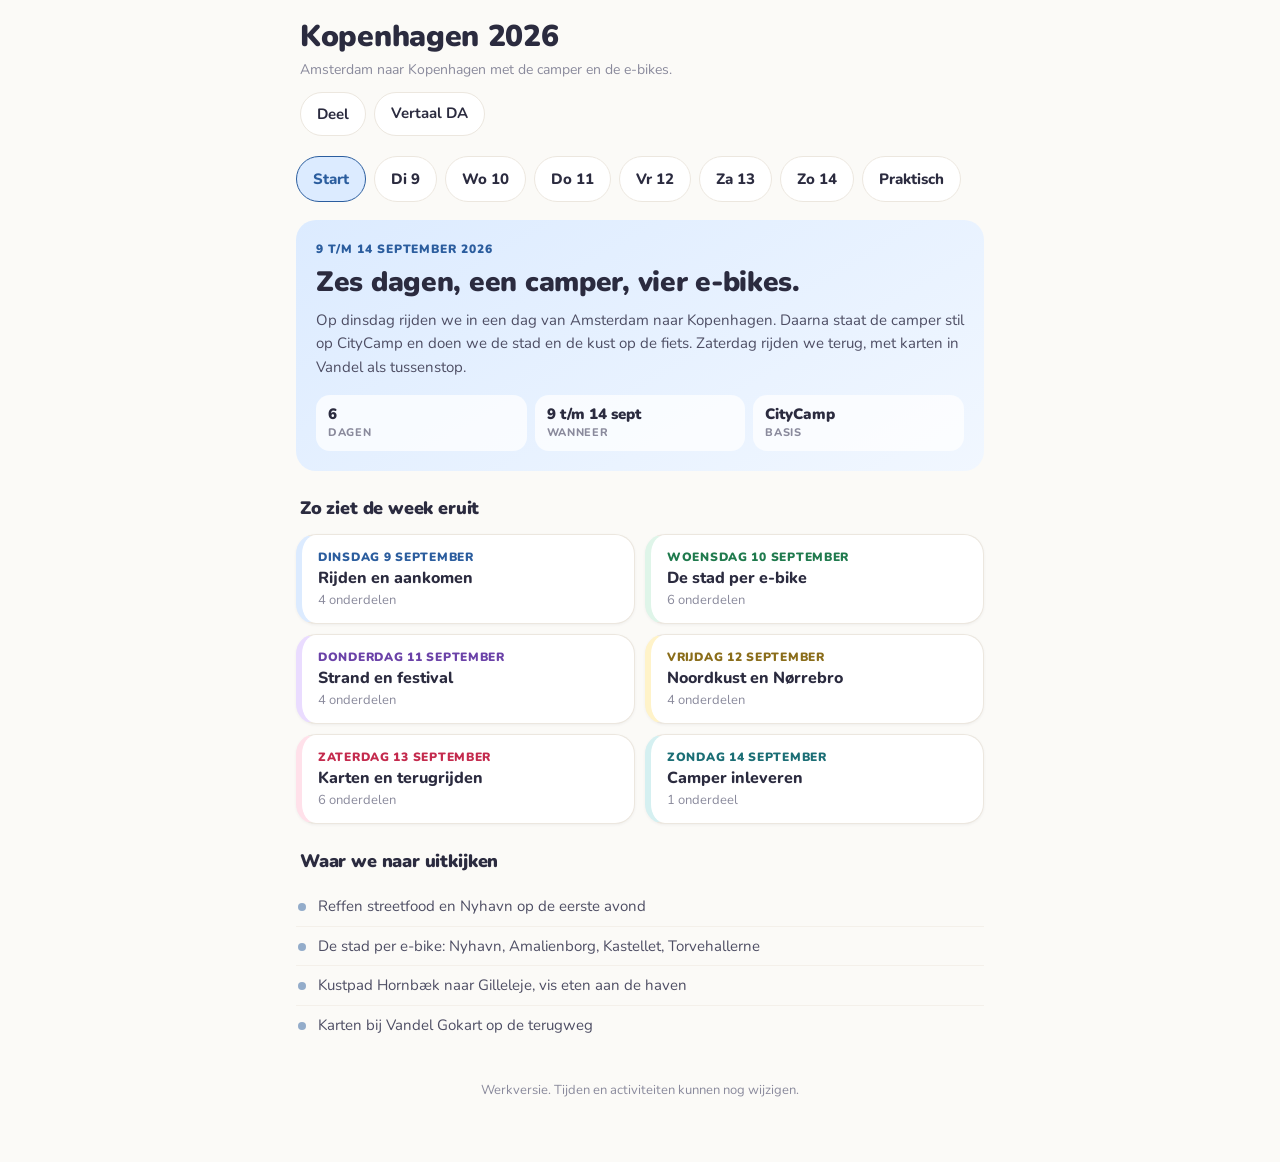
==== kopenhagen2026/site/index.html @ 675fa3ab "Kopenhagen 2026: losse mobiele reissite voor de campertrip Nieuwe, op zichzelf staande site in kopen" ====
<!DOCTYPE html>
<html lang="nl">
<head>
  <meta charset="UTF-8">
  <meta name="viewport" content="width=device-width, initial-scale=1.0">
  <meta name="description" content="Campertrip Amsterdam naar Kopenhagen, 9 t/m 14 september 2026. Programma per dag, routes en praktische info.">
  <title>Kopenhagen 2026</title>

  <link rel="icon" href="img/icon.svg" type="image/svg+xml">
  <link rel="icon" href="img/icon-192.png" type="image/png" sizes="192x192">
  <link rel="apple-touch-icon" href="img/icon-180.png">
  <link rel="manifest" href="manifest.webmanifest">
  <meta name="theme-color" content="#DCEBFF">
  <meta name="apple-mobile-web-app-title" content="Kopenhagen 2026">

  <link rel="preconnect" href="https://fonts.googleapis.com">
  <link rel="preconnect" href="https://fonts.gstatic.com" crossorigin>
  <link href="https://fonts.googleapis.com/css2?family=Nunito:wght@400;600;700;800;900&display=swap" rel="stylesheet">
  <link rel="preload" href="data/reis.json" as="fetch" crossorigin>
  <link rel="stylesheet" href="css/style.css">
</head>
<body>
  <div class="app">

    <header class="header">
      <div class="header-titles">
        <h1 id="site-title">Kopenhagen</h1>
        <p class="subtitle" id="site-subtitle"></p>
      </div>
      <div class="header-actions">
        <button class="pill" id="share-btn" type="button">Deel</button>
        <a class="pill" href="https://translate.google.com/?sl=nl&amp;tl=da&amp;op=translate" target="_blank" rel="noopener">Vertaal DA</a>
      </div>
    </header>

    <nav class="daynav" id="daynav" aria-label="Onderdelen"></nav>

    <main id="main">
      <p class="loading">Programma laden…</p>
    </main>

    <footer class="footer">
      <p id="footer-status"></p>
    </footer>

  </div>

  <script type="module" src="js/app.js"></script>
</body>
</html>
---- kopenhagen2026/site/css/style.css ----
/* Kopenhagen 2026 - mobile-first, ontworpen op 390px breed. */

:root {
  --ink: #2B2B3F;
  --ink-soft: #4E4E64;
  --ink-mute: #8A8A9C;
  --bg: #FBFAF7;
  --card: #FFFFFF;
  --line: #ECE7DF;
  --line-soft: #F4F0EA;
  --radius: 20px;
  --shadow: 0 1px 3px rgba(43, 43, 63, 0.06);

  /* standaard accent, wordt per view overschreven via [data-accent] */
  --accent: #DCEBFF;
  --accent-deep: #2B5D9E;
  --accent-soft: #F0F7FF;
}

/* Een dag een andere kleur geven? Zet het accent in reis.json en voeg
   hier één regel toe. Alle chips, balken en kaders volgen automatisch. */
[data-accent="sky"]   { --accent: #DCEBFF; --accent-deep: #2B5D9E; --accent-soft: #F1F7FF; }
[data-accent="mint"]  { --accent: #DFF5E9; --accent-deep: #1F7A4D; --accent-soft: #F2FBF6; }
[data-accent="lilac"] { --accent: #EADCFF; --accent-deep: #6B42A8; --accent-soft: #F8F3FF; }
[data-accent="sand"]  { --accent: #FFF3C9; --accent-deep: #8A6D1A; --accent-soft: #FFFBEC; }
[data-accent="pink"]  { --accent: #FFE1EA; --accent-deep: #C42A4D; --accent-soft: #FFF4F7; }
[data-accent="sea"]   { --accent: #D5F0F1; --accent-deep: #1B6E75; --accent-soft: #F0FBFB; }

* { box-sizing: border-box; }

html { scroll-behavior: smooth; }

body {
  margin: 0;
  font-family: 'Nunito', system-ui, -apple-system, 'Segoe UI', sans-serif;
  font-size: 16px;
  line-height: 1.5;
  color: var(--ink);
  background: var(--bg);
  -webkit-font-smoothing: antialiased;
}

.app {
  max-width: 720px;
  margin: 0 auto;
  padding: 0 16px 40px;
}

#main { min-height: 80vh; }

.ic {
  width: 15px;
  height: 15px;
  flex-shrink: 0;
}

.loading {
  padding: 40px 16px;
  text-align: center;
  color: var(--ink-mute);
}

/* ---------- Header ---------- */

.header { padding: 20px 4px 10px; }

.header h1 {
  margin: 0;
  font-size: 26px;
  font-weight: 900;
  line-height: 1.15;
  letter-spacing: -0.01em;
}

.subtitle {
  margin: 4px 0 0;
  font-size: 14px;
  color: var(--ink-mute);
}

.header-actions {
  display: flex;
  gap: 8px;
  margin-top: 12px;
}

.pill {
  display: inline-flex;
  align-items: center;
  min-height: 44px;
  padding: 8px 16px;
  border: 1px solid var(--line);
  border-radius: 999px;
  background: var(--card);
  font-family: inherit;
  font-size: 15px;
  font-weight: 700;
  color: var(--ink);
  text-decoration: none;
  white-space: nowrap;
  cursor: pointer;
}

/* ---------- Navigatie ---------- */

.daynav {
  position: sticky;
  top: 0;
  z-index: 10;
  display: flex;
  gap: 8px;
  padding: 10px 16px;
  margin: 0 -16px 8px;
  background: rgba(251, 250, 247, 0.94);
  backdrop-filter: blur(8px);
  -webkit-backdrop-filter: blur(8px);
  overflow-x: auto;
  scrollbar-width: none;
}
.daynav::-webkit-scrollbar { display: none; }

.daytab {
  flex: 0 0 auto;
  min-height: 46px;
  padding: 8px 16px;
  border: 1px solid var(--line);
  border-radius: 999px;
  background: var(--card);
  font-family: inherit;
  font-size: 15px;
  font-weight: 800;
  color: var(--ink);
  white-space: nowrap;
  cursor: pointer;
}

.daytab.active {
  background: var(--accent);
  border-color: var(--accent-deep);
  color: var(--accent-deep);
}

.daytab.is-today::after {
  content: '';
  display: inline-block;
  width: 6px;
  height: 6px;
  margin-left: 7px;
  border-radius: 999px;
  background: var(--ink);
  vertical-align: middle;
}

/* ---------- Views ---------- */

.view[hidden] { display: none; }

.view-head { padding: 12px 4px 14px; }

.view-head h2 {
  margin: 0;
  font-size: 24px;
  font-weight: 900;
  letter-spacing: -0.01em;
}

.view-date {
  font-size: 16px;
  font-weight: 700;
  color: var(--ink-mute);
}

.accent-bar {
  display: block;
  width: 44px;
  height: 5px;
  margin-top: 8px;
  border-radius: 999px;
  background: var(--accent);
}

.view-sub {
  margin: 8px 0 0;
  font-size: 15px;
  font-weight: 700;
  color: var(--ink-soft);
}

.view-intro {
  margin: 6px 0 0;
  font-size: 15px;
  line-height: 1.55;
  color: var(--ink-mute);
}

.section-title {
  margin: 24px 4px 12px;
  font-size: 18px;
  font-weight: 900;
  letter-spacing: -0.01em;
}

/* ---------- Home ---------- */

.hero {
  padding: 20px;
  border-radius: var(--radius);
  background: linear-gradient(150deg, var(--accent), var(--accent-soft));
}

.hero-dates {
  margin: 0;
  font-size: 12px;
  font-weight: 900;
  letter-spacing: 0.08em;
  text-transform: uppercase;
  color: var(--accent-deep);
}

.hero h2 {
  margin: 8px 0 0;
  font-size: 24px;
  font-weight: 900;
  line-height: 1.2;
  letter-spacing: -0.01em;
}

.hero-intro {
  margin: 10px 0 0;
  font-size: 15px;
  line-height: 1.55;
  color: var(--ink-soft);
}

.stats {
  display: flex;
  gap: 8px;
  margin-top: 16px;
}

.stat {
  flex: 1;
  display: flex;
  flex-direction: column;
  gap: 2px;
  padding: 10px 12px;
  border-radius: 14px;
  background: rgba(255, 255, 255, 0.75);
}

.stat-value {
  font-size: 15px;
  font-weight: 900;
  line-height: 1.2;
}

.stat-label {
  margin-top: auto;
  font-size: 11px;
  font-weight: 800;
  letter-spacing: 0.06em;
  text-transform: uppercase;
  color: var(--ink-mute);
}

.daylist {
  display: flex;
  flex-direction: column;
  gap: 10px;
}

.daycard {
  display: flex;
  flex-direction: column;
  align-items: flex-start;
  gap: 2px;
  width: 100%;
  min-height: 44px;
  padding: 14px 16px;
  border: 1px solid var(--line);
  border-left: 6px solid var(--accent);
  border-radius: var(--radius);
  background: var(--card);
  box-shadow: var(--shadow);
  font-family: inherit;
  text-align: left;
  cursor: pointer;
}
.daycard:active { transform: scale(0.99); }

.daycard-date {
  font-size: 12px;
  font-weight: 900;
  letter-spacing: 0.06em;
  text-transform: uppercase;
  color: var(--accent-deep);
}

.daycard-title {
  font-size: 16px;
  font-weight: 800;
  color: var(--ink);
}

.daycard-count {
  font-size: 13px;
  color: var(--ink-mute);
}

.highlights {
  margin: 0;
  padding: 0;
  list-style: none;
}

.highlights li {
  position: relative;
  padding: 8px 0 8px 22px;
  border-bottom: 1px solid var(--line-soft);
  font-size: 15px;
  color: var(--ink-soft);
}
.highlights li:last-child { border-bottom: none; }
.highlights li::before {
  content: '';
  position: absolute;
  left: 2px;
  top: 16px;
  width: 8px;
  height: 8px;
  border-radius: 999px;
  background: var(--accent-deep);
  opacity: 0.5;
}

/* ---------- Kaarten ---------- */

.card {
  padding: 14px 16px;
  margin-bottom: 10px;
  border: 1px solid var(--line);
  border-radius: var(--radius);
  background: var(--card);
  box-shadow: var(--shadow);
}

.card-top {
  display: flex;
  align-items: flex-start;
  gap: 12px;
}

.time-chip {
  flex-shrink: 0;
  display: inline-flex;
  align-items: center;
  justify-content: center;
  min-width: 66px;
  padding: 5px 10px;
  border-radius: 999px;
  background: var(--accent);
  color: var(--accent-deep);
  font-size: 13px;
  font-weight: 800;
  font-variant-numeric: tabular-nums;
  white-space: nowrap;
}

.card h3 {
  margin: 3px 0 0;
  font-size: 16px;
  font-weight: 800;
  line-height: 1.3;
}

.card .desc {
  margin: 8px 0 0;
  font-size: 15px;
  color: var(--ink-soft);
}

.card .address {
  margin: 4px 0 0;
  font-size: 13px;
  color: var(--ink-mute);
}

.check {
  margin: 10px 0 0;
  padding: 10px 14px;
  border-radius: 14px;
  background: #FFF9E3;
  color: #7A5F12;
  font-size: 14px;
  line-height: 1.5;
}
.check strong { font-weight: 800; }

/* ---------- Praktisch-rijen ---------- */

.rows {
  margin: 12px 0 0;
  padding: 0;
}

.row {
  display: flex;
  gap: 12px;
  padding: 7px 0;
  border-bottom: 1px solid var(--line-soft);
}
.row:last-child { border-bottom: none; }

.row dt {
  flex: 0 0 38%;
  font-size: 14px;
  color: var(--ink-mute);
}

.row dd {
  min-width: 0;
  margin: 0;
  overflow-wrap: anywhere;
  font-size: 14px;
  font-weight: 700;
  color: var(--ink);
}
.row dd a {
  display: inline-flex;
  align-items: center;
  min-height: 44px;
  color: var(--ink);
  text-decoration-color: var(--ink-mute);
  text-underline-offset: 3px;
}

/* ---------- Routekaart ---------- */

.routecard {
  padding: 16px;
  margin-bottom: 12px;
  border: 1px solid var(--line);
  border-radius: var(--radius);
  background: var(--accent-soft);
}

.route-label {
  margin: 0;
  font-size: 11px;
  font-weight: 900;
  letter-spacing: 0.08em;
  text-transform: uppercase;
  color: var(--accent-deep);
}

.routecard h3 {
  margin: 4px 0 0;
  font-size: 16px;
  font-weight: 800;
}

.route-summary {
  margin: 4px 0 0;
  font-size: 14px;
  color: var(--ink-soft);
}

.route-empty {
  display: flex;
  flex-direction: column;
  align-items: center;
  justify-content: center;
  gap: 6px;
  aspect-ratio: 16 / 10;
  margin-top: 12px;
  padding: 16px;
  border: 2px dashed rgba(43, 43, 63, 0.18);
  border-radius: 14px;
  text-align: center;
}

.route-empty span {
  font-size: 15px;
  font-weight: 800;
  color: var(--ink-mute);
}

.route-empty small {
  font-size: 12px;
  line-height: 1.5;
  color: var(--ink-mute);
  opacity: 0.85;
}

.route-empty code {
  font-family: ui-monospace, SFMono-Regular, Menlo, monospace;
  font-size: 11px;
}

.route-embed {
  aspect-ratio: 16 / 10;
  margin-top: 12px;
  border-radius: 14px;
  overflow: hidden;
  background: var(--card);
}
.route-embed iframe {
  display: block;
  width: 100%;
  height: 100%;
  border: 0;
}

/* ---------- Knoppen ---------- */

.btnrow {
  display: flex;
  flex-wrap: wrap;
  gap: 8px;
  margin-top: 12px;
}
.btnrow:empty { display: none; }

.btn {
  display: inline-flex;
  align-items: center;
  justify-content: center;
  gap: 6px;
  min-height: 44px;
  padding: 8px 15px;
  border: 1px solid var(--line);
  border-radius: 999px;
  background: var(--card);
  font-family: inherit;
  font-size: 14px;
  font-weight: 700;
  color: var(--ink);
  text-decoration: none;
  cursor: pointer;
}
.btn:active { transform: scale(0.97); }

.btn-maps {
  background: var(--accent);
  border-color: var(--accent);
  color: var(--accent-deep);
}

.btn-social {
  font-size: 13px;
  background: var(--bg);
  color: var(--ink-soft);
}

/* leeg linkslot: wel zichtbaar, niet klikbaar */
.btn-slot {
  min-height: 38px;
  padding: 6px 13px;
  font-size: 12px;
  border-style: dashed;
  border-color: rgba(43, 43, 63, 0.16);
  background: transparent;
  color: var(--ink-mute);
  opacity: 0.7;
  cursor: default;
}
.btn-slot:active { transform: none; }

/* ---------- Footer ---------- */

.footer {
  padding: 24px 4px 8px;
  text-align: center;
  font-size: 13px;
  color: var(--ink-mute);
}

/* ---------- Groter scherm ---------- */

@media (min-width: 480px) {
  .header h1 { font-size: 30px; }
  .hero h2 { font-size: 28px; }
}

@media (min-width: 720px) {
  .daylist {
    display: grid;
    grid-template-columns: 1fr 1fr;
  }
}

@media (prefers-reduced-motion: reduce) {
  html { scroll-behavior: auto; }
  .btn:active, .daycard:active { transform: none; }
}
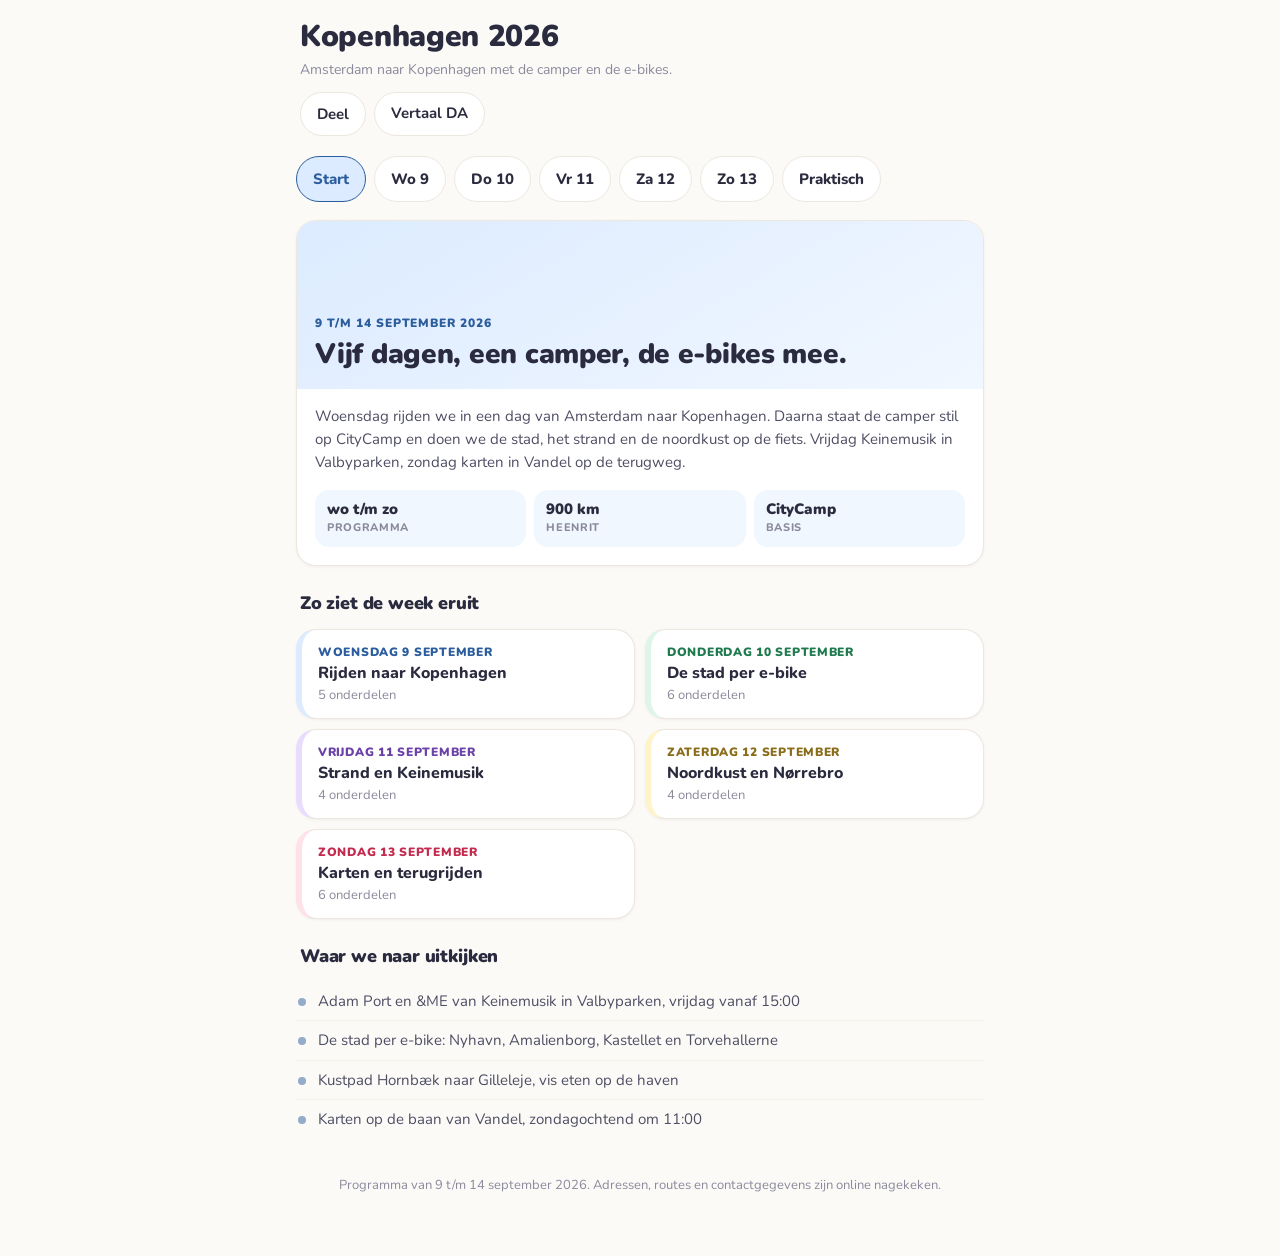
==== commit 485881ff: "Visuele ronde: beeld, foto-hero, sterkere dagkleur en colofon De renderlaag en de opmaak zijn klaar " ====
--- a/kopenhagen2026/site/index.html
+++ b/kopenhagen2026/site/index.html
@@ -41,6 +41,7 @@
 
     <footer class="footer">
       <p id="footer-status"></p>
+      <div id="colofon"></div>
     </footer>
 
   </div>
--- a/kopenhagen2026/site/css/style.css
+++ b/kopenhagen2026/site/css/style.css
@@ -155,6 +155,14 @@
 
 .view[hidden] { display: none; }
 
+/* De dagkleur loopt door de hele dagpagina: een zachte tint achter de
+   content, de titel in de accentkleur en gekleurde tijdlabels. */
+.day-view {
+  padding: 4px 16px 8px;
+  margin: 0 -16px;
+  background: linear-gradient(to bottom, var(--accent-soft) 0, rgba(251, 250, 247, 0) 340px);
+}
+
 .view-head { padding: 12px 4px 14px; }
 
 .view-head h2 {
@@ -163,6 +171,9 @@
   font-weight: 900;
   letter-spacing: -0.01em;
 }
+
+.day-view .view-head h2 { color: var(--accent-deep); }
+.day-view .view-date { color: var(--accent-deep); opacity: 0.6; }
 
 .view-date {
   font-size: 16px;
@@ -176,7 +187,7 @@
   height: 5px;
   margin-top: 8px;
   border-radius: 999px;
-  background: var(--accent);
+  background: var(--accent-deep);
 }
 
 .view-sub {
@@ -187,7 +198,7 @@
 }
 
 .view-intro {
-  margin: 6px 0 0;
+  margin: 0 4px 14px;
   font-size: 15px;
   line-height: 1.55;
   color: var(--ink-mute);
@@ -203,9 +214,40 @@
 /* ---------- Home ---------- */
 
 .hero {
-  padding: 20px;
+  overflow: hidden;
   border-radius: var(--radius);
+  background: var(--card);
+  border: 1px solid var(--line);
+  box-shadow: var(--shadow);
+}
+
+.hero-media {
+  position: relative;
   background: linear-gradient(150deg, var(--accent), var(--accent-soft));
+}
+
+.hero-media .media {
+  border-radius: 0;
+  aspect-ratio: 4 / 3;
+}
+
+/* donkere sluier onderaan zodat de tekst op elke foto leesbaar blijft */
+.hero-media::after {
+  content: '';
+  position: absolute;
+  inset: 0;
+  background: linear-gradient(to top, rgba(20, 20, 32, 0.82) 0%, rgba(20, 20, 32, 0.45) 38%, rgba(20, 20, 32, 0) 68%);
+  pointer-events: none;
+}
+
+.hero-overlay {
+  position: absolute;
+  right: 0;
+  bottom: 0;
+  left: 0;
+  z-index: 1;
+  padding: 20px 18px 18px;
+  color: #fff;
 }
 
 .hero-dates {
@@ -214,19 +256,32 @@
   font-weight: 900;
   letter-spacing: 0.08em;
   text-transform: uppercase;
-  color: var(--accent-deep);
-}
-
-.hero h2 {
-  margin: 8px 0 0;
-  font-size: 24px;
+  opacity: 0.9;
+}
+
+.hero-overlay h2 {
+  margin: 6px 0 0;
+  font-size: 26px;
   font-weight: 900;
-  line-height: 1.2;
+  line-height: 1.15;
   letter-spacing: -0.01em;
-}
+  text-wrap: balance;
+}
+
+/* geen foto beschikbaar: sluier weg, tekst terug naar donker op de pastel */
+.hero-media.no-media {
+  min-height: 168px;
+  display: flex;
+  align-items: flex-end;
+}
+.hero-media.no-media::after { display: none; }
+.hero-media.no-media .hero-overlay { position: static; color: var(--ink); width: 100%; }
+.hero-media.no-media .hero-dates { color: var(--accent-deep); opacity: 1; }
+
+.hero-body { padding: 16px 18px 18px; }
 
 .hero-intro {
-  margin: 10px 0 0;
+  margin: 0;
   font-size: 15px;
   line-height: 1.55;
   color: var(--ink-soft);
@@ -245,7 +300,7 @@
   gap: 2px;
   padding: 10px 12px;
   border-radius: 14px;
-  background: rgba(255, 255, 255, 0.75);
+  background: var(--accent-soft);
 }
 
 .stat-value {
@@ -333,6 +388,32 @@
   opacity: 0.5;
 }
 
+/* ---------- Beeld ---------- */
+
+.media {
+  display: block;
+  width: 100%;
+  overflow: hidden;
+  border-radius: 14px;
+  background: var(--accent-soft);
+}
+
+.media img {
+  display: block;
+  width: 100%;
+  height: 100%;
+  object-fit: cover;
+}
+
+/* vaste verhoudingen, zodat een rij kaarten rustig oogt */
+.media-card { aspect-ratio: 3 / 2; margin-bottom: 12px; }
+.media-hero { aspect-ratio: 16 / 9; }
+
+.day-view > .media-hero {
+  margin: 2px 0 14px;
+  border-radius: var(--radius);
+}
+
 /* ---------- Kaarten ---------- */
 
 .card {
@@ -358,8 +439,8 @@
   min-width: 66px;
   padding: 5px 10px;
   border-radius: 999px;
-  background: var(--accent);
-  color: var(--accent-deep);
+  background: var(--accent-deep);
+  color: #fff;
   font-size: 13px;
   font-weight: 800;
   font-variant-numeric: tabular-nums;
@@ -385,16 +466,78 @@
   color: var(--ink-mute);
 }
 
+.warn {
+  margin: 10px 0 0;
+  padding: 10px 14px;
+  border-radius: 14px;
+  background: #FFF3C9;
+  color: #7A5F12;
+  font-size: 14px;
+  line-height: 1.5;
+}
+.warn strong { font-weight: 800; }
+
+.outro {
+  margin: 14px 0 0;
+  padding: 14px 16px;
+  border: 1px dashed rgba(43, 43, 63, 0.2);
+  border-radius: var(--radius);
+  font-size: 14px;
+  font-weight: 700;
+  color: var(--ink-soft);
+}
+
 .check {
   margin: 10px 0 0;
   padding: 10px 14px;
   border-radius: 14px;
-  background: #FFF9E3;
-  color: #7A5F12;
+  background: var(--bg);
+  color: var(--ink-mute);
   font-size: 14px;
   line-height: 1.5;
 }
 .check strong { font-weight: 800; }
+
+/* ---------- Eetplekken binnen een kaart ---------- */
+
+.places {
+  display: flex;
+  flex-direction: column;
+  gap: 8px;
+  margin-top: 12px;
+}
+
+.place {
+  padding: 12px 14px;
+  border: 1px solid var(--line);
+  border-radius: 14px;
+  background: var(--bg);
+}
+
+.place-role {
+  margin: 0;
+  font-size: 11px;
+  font-weight: 900;
+  letter-spacing: 0.08em;
+  text-transform: uppercase;
+  color: var(--accent-deep);
+}
+
+.place h4 {
+  margin: 2px 0 0;
+  font-size: 15px;
+  font-weight: 800;
+}
+
+.place-desc {
+  margin: 5px 0 0;
+  font-size: 14px;
+  color: var(--ink-soft);
+}
+
+.place .address { margin-top: 4px; }
+.place .btnrow { margin-top: 10px; }
+.place .btn { background: var(--card); }
 
 /* ---------- Praktisch-rijen ---------- */
 
@@ -444,6 +587,56 @@
   background: var(--accent-soft);
 }
 
+.route-head {
+  display: flex;
+  align-items: center;
+  justify-content: space-between;
+  gap: 10px;
+}
+
+.route-mode {
+  flex-shrink: 0;
+  padding: 3px 11px;
+  border-radius: 999px;
+  background: var(--card);
+  color: var(--accent-deep);
+  font-size: 12px;
+  font-weight: 800;
+}
+
+.route-via {
+  display: flex;
+  flex-wrap: wrap;
+  align-items: center;
+  gap: 6px 15px;
+  margin: 12px 0 0;
+  padding: 0;
+  list-style: none;
+}
+
+.route-via li {
+  position: relative;
+  padding: 4px 11px;
+  border-radius: 999px;
+  background: var(--card);
+  font-size: 13px;
+  font-weight: 700;
+  color: var(--ink-soft);
+}
+
+.route-via li + li::before {
+  content: '';
+  position: absolute;
+  left: -11px;
+  top: 50%;
+  width: 5px;
+  height: 5px;
+  margin-top: -3px;
+  border-right: 1.5px solid var(--ink-mute);
+  border-top: 1.5px solid var(--ink-mute);
+  transform: rotate(45deg);
+}
+
 .route-label {
   margin: 0;
   font-size: 11px;
@@ -463,38 +656,6 @@
   margin: 4px 0 0;
   font-size: 14px;
   color: var(--ink-soft);
-}
-
-.route-empty {
-  display: flex;
-  flex-direction: column;
-  align-items: center;
-  justify-content: center;
-  gap: 6px;
-  aspect-ratio: 16 / 10;
-  margin-top: 12px;
-  padding: 16px;
-  border: 2px dashed rgba(43, 43, 63, 0.18);
-  border-radius: 14px;
-  text-align: center;
-}
-
-.route-empty span {
-  font-size: 15px;
-  font-weight: 800;
-  color: var(--ink-mute);
-}
-
-.route-empty small {
-  font-size: 12px;
-  line-height: 1.5;
-  color: var(--ink-mute);
-  opacity: 0.85;
-}
-
-.route-empty code {
-  font-family: ui-monospace, SFMono-Regular, Menlo, monospace;
-  font-size: 11px;
 }
 
 .route-embed {
@@ -552,19 +713,69 @@
   color: var(--ink-soft);
 }
 
-/* leeg linkslot: wel zichtbaar, niet klikbaar */
-.btn-slot {
-  min-height: 38px;
-  padding: 6px 13px;
-  font-size: 12px;
-  border-style: dashed;
-  border-color: rgba(43, 43, 63, 0.16);
-  background: transparent;
-  color: var(--ink-mute);
-  opacity: 0.7;
-  cursor: default;
-}
-.btn-slot:active { transform: none; }
+/* ---------- Colofon met de fotocredits ---------- */
+
+.colofon {
+  margin-top: 14px;
+  padding: 0 4px;
+  text-align: left;
+}
+
+.colofon summary {
+  display: inline-flex;
+  align-items: center;
+  min-height: 44px;
+  font-size: 13px;
+  font-weight: 800;
+  color: var(--ink-soft);
+  cursor: pointer;
+  list-style: none;
+}
+.colofon summary::-webkit-details-marker { display: none; }
+.colofon summary::before {
+  content: '';
+  display: inline-block;
+  width: 7px;
+  height: 7px;
+  margin-right: 9px;
+  border-right: 2px solid var(--ink-mute);
+  border-bottom: 2px solid var(--ink-mute);
+  transform: rotate(-45deg);
+  transition: transform 0.15s;
+}
+.colofon[open] summary::before { transform: rotate(45deg); }
+
+.colofon-intro {
+  margin: 0 0 8px;
+  font-size: 13px;
+  color: var(--ink-mute);
+}
+
+.colofon-body ul {
+  margin: 0;
+  padding: 0;
+  list-style: none;
+}
+
+.colofon-body li {
+  display: flex;
+  flex-wrap: wrap;
+  gap: 2px 8px;
+  padding: 7px 0;
+  border-bottom: 1px solid var(--line-soft);
+  font-size: 13px;
+}
+.colofon-body li:last-child { border-bottom: none; }
+
+.colofon-subject {
+  flex: 1 0 100%;
+  font-weight: 700;
+  color: var(--ink);
+}
+
+.colofon-meta { color: var(--ink-mute); }
+
+.colofon-body a { color: var(--ink-soft); }
 
 /* ---------- Footer ---------- */
 
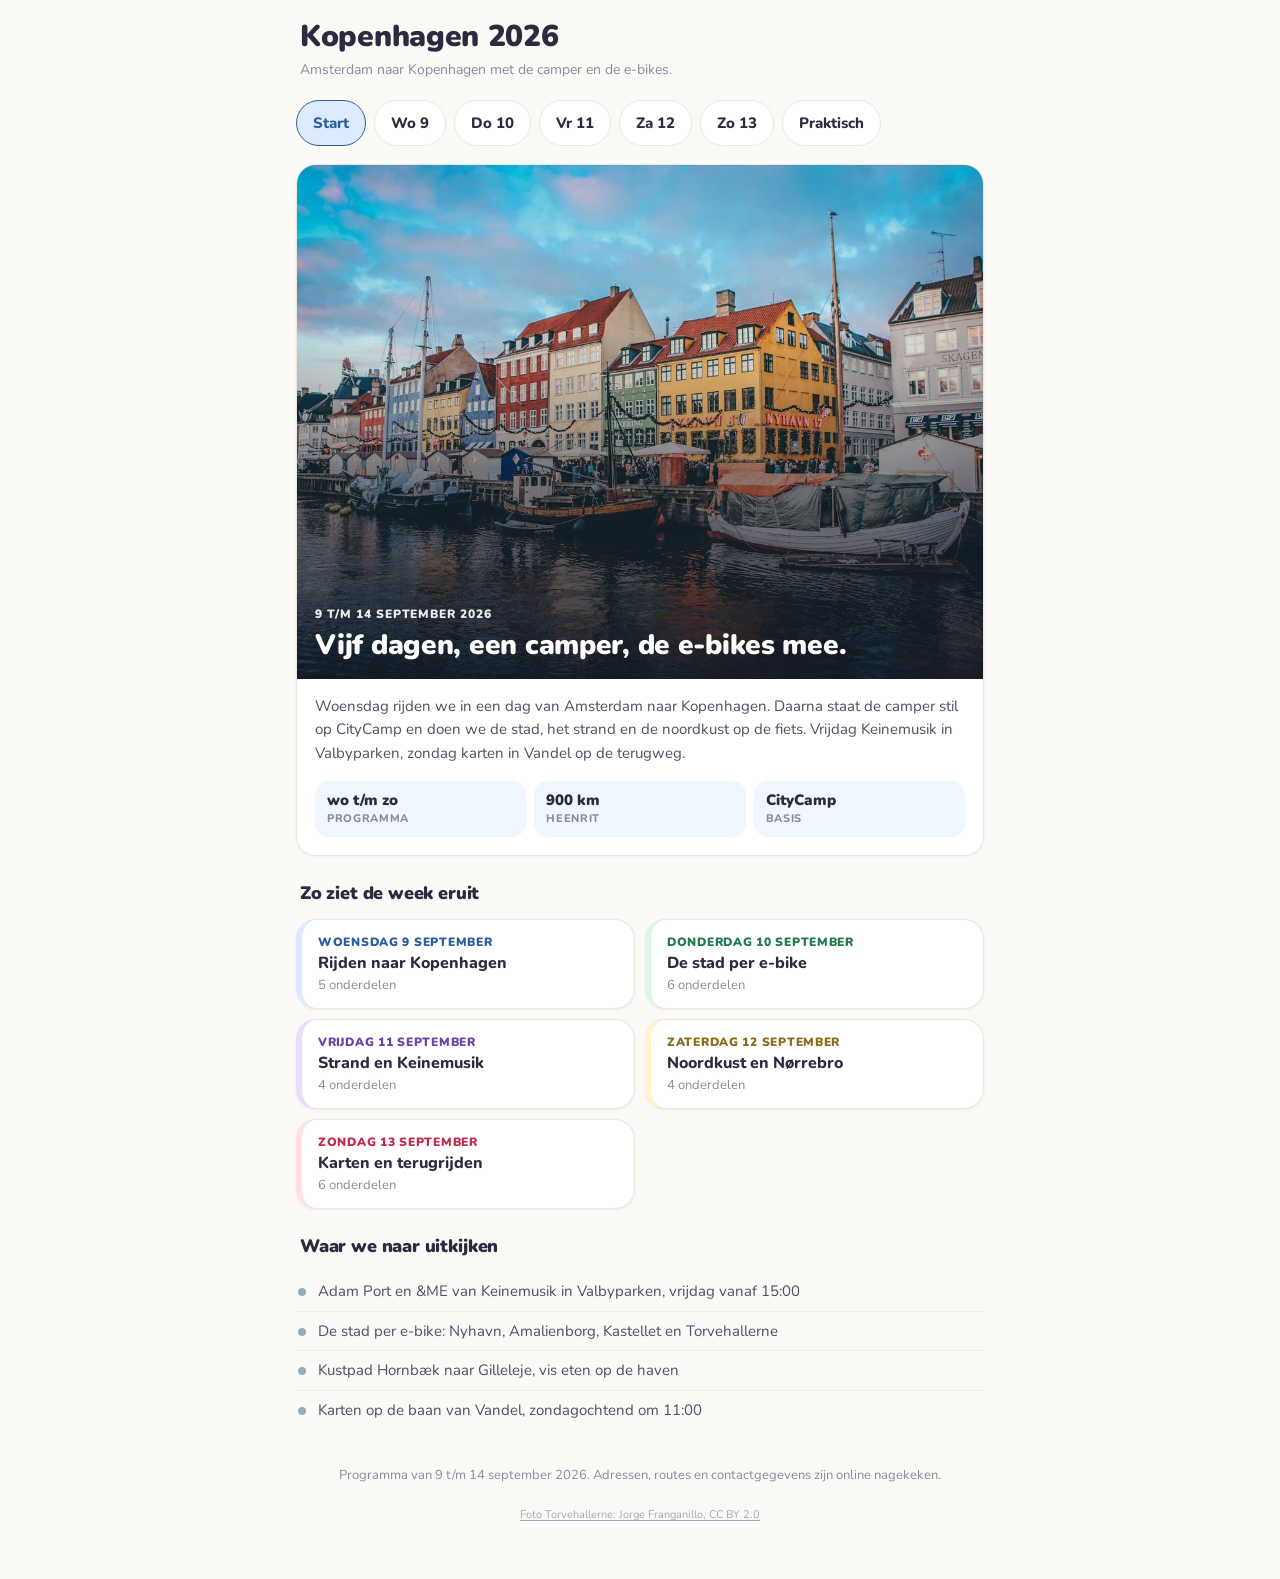
==== commit aef37f40: "Terugroute naar de Reinier Vinkeleskade, reserveeradvies en tolinfo - terugweg op zondag gaat nu naa" ====
--- a/kopenhagen2026/site/index.html
+++ b/kopenhagen2026/site/index.html
@@ -27,10 +27,6 @@
         <h1 id="site-title">Kopenhagen</h1>
         <p class="subtitle" id="site-subtitle"></p>
       </div>
-      <div class="header-actions">
-        <button class="pill" id="share-btn" type="button">Deel</button>
-        <a class="pill" href="https://translate.google.com/?sl=nl&amp;tl=da&amp;op=translate" target="_blank" rel="noopener">Vertaal DA</a>
-      </div>
     </header>
 
     <nav class="daynav" id="daynav" aria-label="Onderdelen"></nav>
@@ -41,7 +37,7 @@
 
     <footer class="footer">
       <p id="footer-status"></p>
-      <div id="colofon"></div>
+      <div id="fotocredit"></div>
     </footer>
 
   </div>
--- a/kopenhagen2026/site/css/style.css
+++ b/kopenhagen2026/site/css/style.css
@@ -76,29 +76,6 @@
   margin: 4px 0 0;
   font-size: 14px;
   color: var(--ink-mute);
-}
-
-.header-actions {
-  display: flex;
-  gap: 8px;
-  margin-top: 12px;
-}
-
-.pill {
-  display: inline-flex;
-  align-items: center;
-  min-height: 44px;
-  padding: 8px 16px;
-  border: 1px solid var(--line);
-  border-radius: 999px;
-  background: var(--card);
-  font-family: inherit;
-  font-size: 15px;
-  font-weight: 700;
-  color: var(--ink);
-  text-decoration: none;
-  white-space: nowrap;
-  cursor: pointer;
 }
 
 /* ---------- Navigatie ---------- */
@@ -713,69 +690,21 @@
   color: var(--ink-soft);
 }
 
-/* ---------- Colofon met de fotocredits ---------- */
-
-.colofon {
-  margin-top: 14px;
-  padding: 0 4px;
-  text-align: left;
-}
-
-.colofon summary {
-  display: inline-flex;
-  align-items: center;
-  min-height: 44px;
-  font-size: 13px;
-  font-weight: 800;
-  color: var(--ink-soft);
-  cursor: pointer;
-  list-style: none;
-}
-.colofon summary::-webkit-details-marker { display: none; }
-.colofon summary::before {
-  content: '';
+/* ---------- Fotocredit ---------- */
+
+.fotocredit {
+  margin: 10px 0 0;
+  font-size: 11px;
+  color: var(--ink-mute);
+  opacity: 0.75;
+}
+.fotocredit a {
   display: inline-block;
-  width: 7px;
-  height: 7px;
-  margin-right: 9px;
-  border-right: 2px solid var(--ink-mute);
-  border-bottom: 2px solid var(--ink-mute);
-  transform: rotate(-45deg);
-  transition: transform 0.15s;
-}
-.colofon[open] summary::before { transform: rotate(45deg); }
-
-.colofon-intro {
-  margin: 0 0 8px;
-  font-size: 13px;
-  color: var(--ink-mute);
-}
-
-.colofon-body ul {
-  margin: 0;
-  padding: 0;
-  list-style: none;
-}
-
-.colofon-body li {
-  display: flex;
-  flex-wrap: wrap;
-  gap: 2px 8px;
-  padding: 7px 0;
-  border-bottom: 1px solid var(--line-soft);
-  font-size: 13px;
-}
-.colofon-body li:last-child { border-bottom: none; }
-
-.colofon-subject {
-  flex: 1 0 100%;
-  font-weight: 700;
-  color: var(--ink);
-}
-
-.colofon-meta { color: var(--ink-mute); }
-
-.colofon-body a { color: var(--ink-soft); }
+  padding: 8px 0;
+  color: inherit;
+  text-decoration-color: currentColor;
+  text-underline-offset: 2px;
+}
 
 /* ---------- Footer ---------- */
 
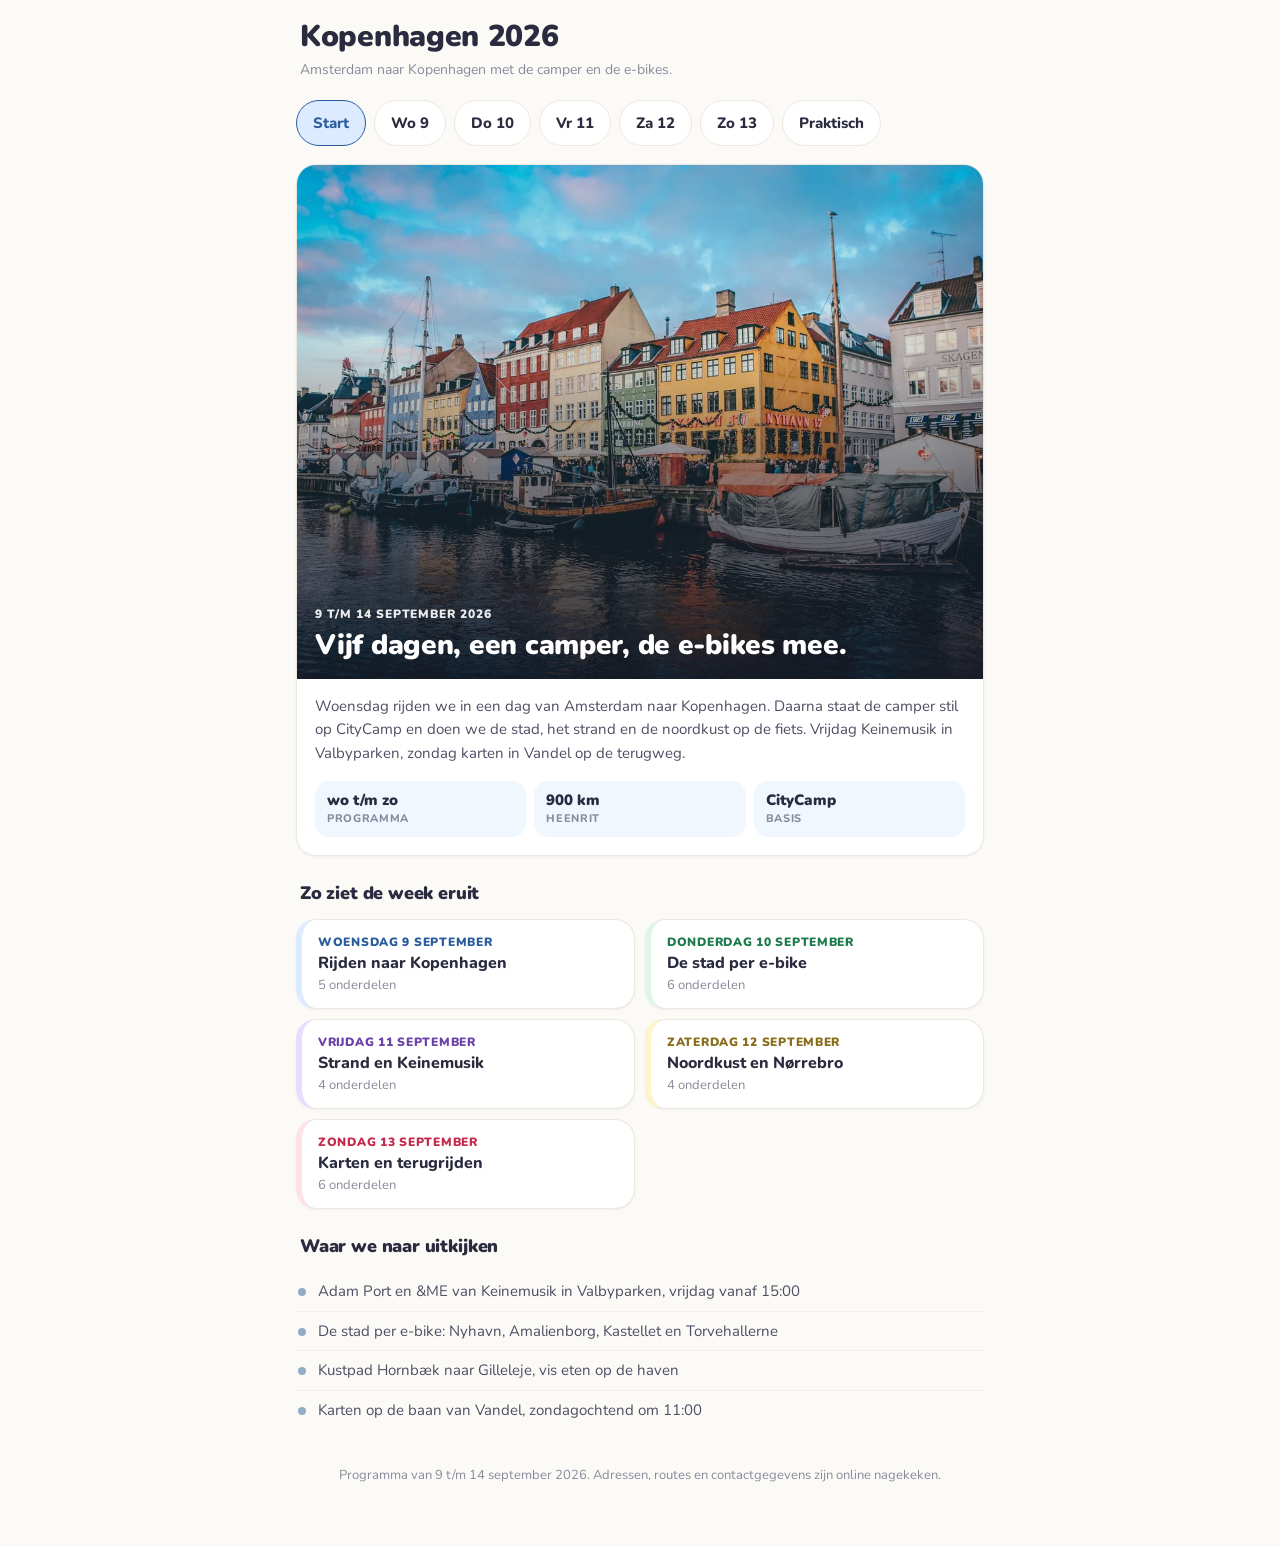
==== commit efa64ae0: "Fotocredit hangt aan de foto, niet meer onderaan elke pagina De credit voor de Torvehallerne-foto st" ====
--- a/kopenhagen2026/site/index.html
+++ b/kopenhagen2026/site/index.html
@@ -37,7 +37,6 @@
 
     <footer class="footer">
       <p id="footer-status"></p>
-      <div id="fotocredit"></div>
     </footer>
 
   </div>
--- a/kopenhagen2026/site/css/style.css
+++ b/kopenhagen2026/site/css/style.css
@@ -693,7 +693,7 @@
 /* ---------- Fotocredit ---------- */
 
 .fotocredit {
-  margin: 10px 0 0;
+  margin: -6px 0 10px;
   font-size: 11px;
   color: var(--ink-mute);
   opacity: 0.75;
